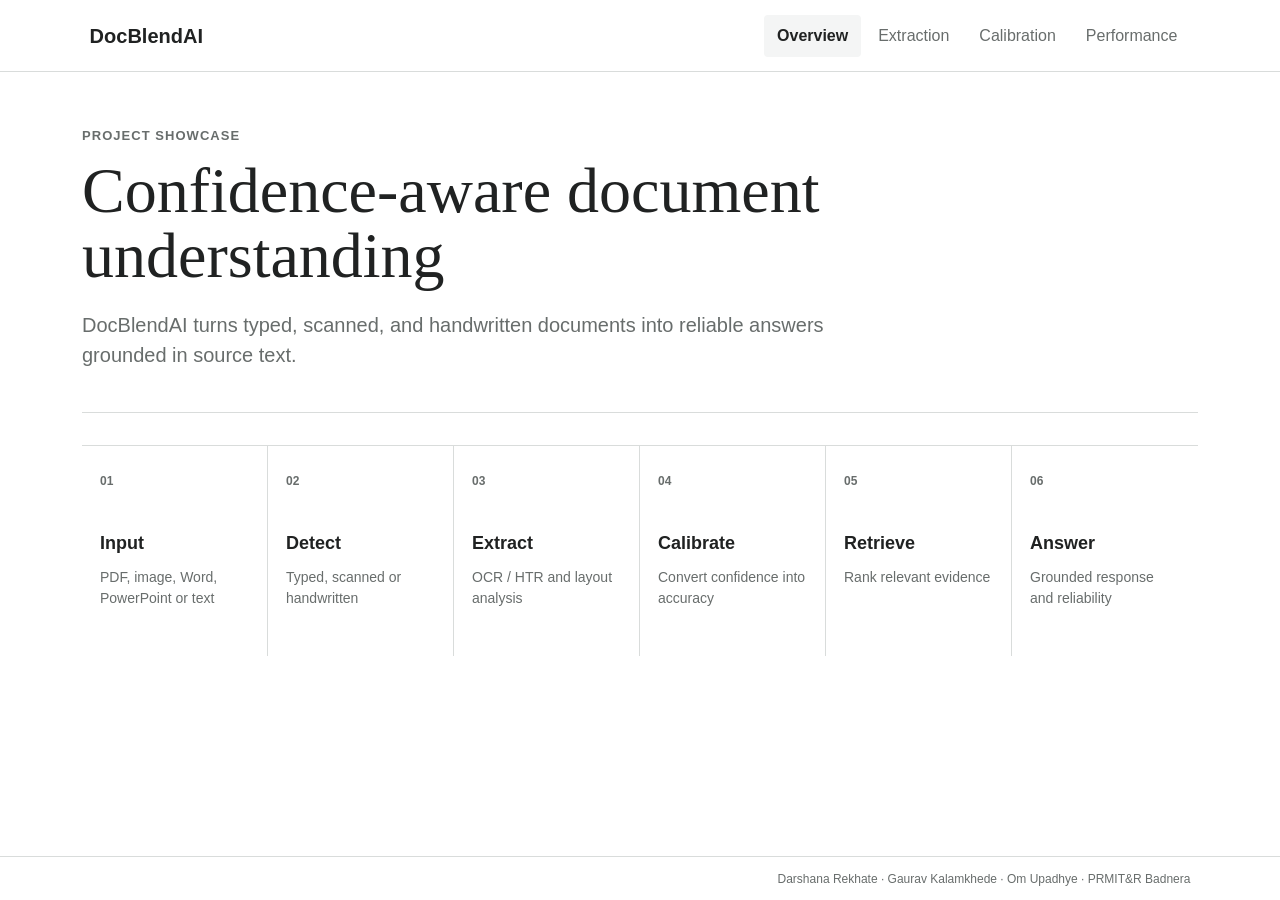
==== copyright_gui/index.html @ b59cb82a "gui_upate" ====
<!doctype html>
<html lang="en">
<head>
  <meta charset="utf-8">
  <meta name="viewport" content="width=device-width, initial-scale=1">
  <title>DocBlendAI Project Showcase</title>
  <link rel="stylesheet" href="styles.css">
</head>
<body>
  <nav class="topbar" aria-label="Showcase sections">
    <strong>DocBlendAI</strong>
    <div class="tabs">
      <button class="is-active" data-screen="overview">Overview</button>
      <button data-screen="extraction">Extraction</button>
      <button data-screen="calibration">Calibration</button>
      <button data-screen="performance">Performance</button>
    </div>
  </nav>

  <main>
    <section class="screen is-active" id="overview">
      <header class="hero">
        <p class="kicker">Project showcase</p>
        <h1>Confidence-aware document understanding</h1>
        <p>DocBlendAI turns typed, scanned, and handwritten documents into reliable answers grounded in source text.</p>
      </header>
      <div class="pipeline" aria-label="Document processing pipeline">
        <article><b>01</b><h2>Input</h2><p>PDF, image, Word, PowerPoint or text</p></article>
        <article><b>02</b><h2>Detect</h2><p>Typed, scanned or handwritten</p></article>
        <article><b>03</b><h2>Extract</h2><p>OCR / HTR and layout analysis</p></article>
        <article><b>04</b><h2>Calibrate</h2><p>Convert confidence into accuracy</p></article>
        <article><b>05</b><h2>Retrieve</h2><p>Rank relevant evidence</p></article>
        <article><b>06</b><h2>Answer</h2><p>Grounded response and reliability</p></article>
      </div>
    </section>

    <section class="screen" id="extraction">
      <header class="screen-title"><p class="kicker">Text extraction</p><h1>Three document paths, one pipeline</h1></header>
      <div class="cards three">
        <article><span>Typed</span><h2>Digital text parser</h2><p>Reads the existing PDF, DOCX, PPTX, or text layer.</p><code>Digital text → layout → chunks</code></article>
        <article><span>Printed scan</span><h2>Tesseract OCR</h2><p>Recognises words and preserves page positions.</p><code>Page → OCR → word confidence</code></article>
        <article><span>Handwriting</span><h2>PaddleOCR / TrOCR</h2><p>Detects text lines and recognises handwritten content.</p><code>Page → lines → HTR confidence</code></article>
      </div>
      <div class="algorithm"><b>Layout analysis</b><span>Titles</span><span>Paragraphs</span><span>Tables</span><span>Captions</span><span>Reading order</span></div>
    </section>

    <section class="screen" id="calibration">
      <header class="screen-title"><p class="kicker">Confidence calibration</p><h1>From model score to expected character accuracy</h1></header>
      <div class="calibration">
        <article><span>OCR raw confidence</span><strong>0.70</strong><small>Extractor score</small></article>
        <div class="arrow">→</div>
        <article class="wide"><span>Piecewise-linear calibration</span><strong>0.70 → 0.73</strong><small>Fits raw confidence against observed character accuracy</small></article>
        <div class="arrow">→</div>
        <article><span>Calibrated confidence</span><strong>0.73</strong><small>Expected accuracy</small></article>
      </div>
      <div class="data-row"><span>Known curve points</span><b>0.00 → 0.00</b><b>0.70 → 0.73</b><b>0.94 → 0.99</b></div>
      <p class="result">Held-out calibration error: <strong>0.062 → 0.013</strong> for scanned pages.</p>
    </section>

    <section class="screen" id="performance">
      <header class="screen-title"><p class="kicker">Evaluation</p><h1>Measured project performance</h1></header>
      <div class="metrics">
        <article><strong>88%</strong><span>Overall answer correctness</span></article>
        <article><strong>88%</strong><span>Retrieval hit rate</span></article>
        <article><strong>100%</strong><span>Correct Certain answers</span></article>
        <article><strong>100%</strong><span>Typed recognition accuracy</span></article>
      </div>
      <div class="table-wrap">
        <table><thead><tr><th>Reliability tier</th><th>Answers</th><th>Correctness</th></tr></thead>
        <tbody><tr><td>Certain</td><td>9</td><td>100%</td></tr><tr><td>Moderate</td><td>5</td><td>100%</td></tr><tr><td>Uncertain</td><td>4</td><td>50%</td></tr></tbody></table>
      </div>
    </section>
  </main>

  <footer>Darshana Rekhate · Gaurav Kalamkhede · Om Upadhye · PRMIT&amp;R Badnera</footer>
  <script src="app.js"></script>
</body>
</html>
---- copyright_gui/styles.css ----
* { box-sizing: border-box; }
:root { --ink: #202222; --muted: #686d6c; --line: #d9dcdb; --soft: #f4f5f5; --white: #fff; }
body { margin: 0; background: var(--white); color: var(--ink); font: 16px/1.5 Arial, sans-serif; }
button { font: inherit; }
.topbar { height: 72px; padding: 0 7vw; border-bottom: 1px solid var(--line); display: flex; align-items: center; justify-content: space-between; }
.topbar strong { font-size: 20px; }
.tabs { display: flex; gap: 4px; }
.tabs button { border: 0; border-radius: 4px; padding: 9px 13px; color: var(--muted); background: transparent; cursor: pointer; }
.tabs button.is-active { color: var(--ink); background: var(--soft); font-weight: 700; }
main { min-height: calc(100vh - 116px); }
.screen { display: none; max-width: 1180px; margin: 0 auto; padding: 54px 32px 40px; }
.screen.is-active { display: block; }
.hero { padding-bottom: 42px; border-bottom: 1px solid var(--line); }
.kicker { margin: 0 0 12px; color: var(--muted); font-size: 13px; font-weight: 700; letter-spacing: .08em; text-transform: uppercase; }
h1 { max-width: 900px; margin: 0; font-family: Georgia, serif; font-size: clamp(38px, 5vw, 68px); font-weight: 400; line-height: 1.02; letter-spacing: 0; }
.hero > p:last-child { max-width: 760px; margin: 22px 0 0; color: var(--muted); font-size: 20px; }
.screen-title { margin-bottom: 42px; }
.screen-title h1 { font-size: clamp(34px, 4vw, 54px); }
.pipeline { display: grid; grid-template-columns: repeat(6, 1fr); margin-top: 32px; border-top: 1px solid var(--line); }
.pipeline article { min-height: 210px; padding: 22px 18px; border-right: 1px solid var(--line); }
.pipeline article:last-child { border-right: 0; }
.pipeline b, .cards span { color: var(--muted); font-size: 12px; }
.pipeline h2, .cards h2 { margin: 38px 0 10px; font-size: 18px; }
.pipeline p, .cards p { margin: 0; color: var(--muted); font-size: 14px; }
.cards { display: grid; gap: 18px; }
.cards.three { grid-template-columns: repeat(3, 1fr); }
.cards article { min-height: 280px; padding: 28px; border: 1px solid var(--line); }
.cards h2 { margin-top: 56px; }
.cards code { display: block; margin-top: 28px; padding-top: 18px; border-top: 1px solid var(--line); font-size: 13px; }
.algorithm { margin-top: 20px; padding: 20px 24px; display: flex; gap: 12px; align-items: center; flex-wrap: wrap; background: var(--soft); }
.algorithm b { margin-right: auto; }
.algorithm span { padding: 5px 9px; border: 1px solid var(--line); background: white; font-size: 13px; }
.calibration { display: grid; grid-template-columns: minmax(180px, 1fr) 44px minmax(240px, 1.4fr) 44px minmax(180px, 1fr); align-items: stretch; }
.calibration article { min-height: 210px; padding: 26px; border: 1px solid var(--line); display: flex; flex-direction: column; }
.calibration article span { color: var(--muted); font-size: 13px; }
.calibration strong { margin-top: 38px; font-family: Georgia, serif; font-size: 30px; font-weight: 400; }
.calibration small { margin-top: 10px; color: var(--muted); }
.arrow { display: grid; place-items: center; font-size: 24px; }
.data-row { margin-top: 18px; padding: 16px 20px; border-top: 1px solid var(--line); border-bottom: 1px solid var(--line); display: flex; gap: 28px; }
.data-row span { margin-right: auto; color: var(--muted); }
.result { margin: 24px 0 0; color: var(--muted); }
.result strong { color: var(--ink); }
.metrics { display: grid; grid-template-columns: repeat(4, 1fr); border-top: 1px solid var(--line); border-left: 1px solid var(--line); }
.metrics article { min-height: 190px; padding: 26px; border-right: 1px solid var(--line); border-bottom: 1px solid var(--line); }
.metrics strong { display: block; font-family: Georgia, serif; font-size: 52px; font-weight: 400; }
.metrics span { color: var(--muted); }
.table-wrap { margin-top: 28px; }
table { width: 100%; border-collapse: collapse; }
th, td { padding: 13px 16px; border-bottom: 1px solid var(--line); text-align: left; }
th { color: var(--muted); font-size: 13px; }
footer { height: 44px; padding: 13px 7vw; border-top: 1px solid var(--line); color: var(--muted); font-size: 12px; text-align: right; }
@media (max-width: 800px) { .topbar { height: auto; padding: 14px 20px; align-items: flex-start; gap: 12px; } .tabs { overflow-x: auto; } .tabs button { white-space: nowrap; } .screen { padding: 38px 20px; } .pipeline { grid-template-columns: repeat(2, 1fr); } .pipeline article { border-bottom: 1px solid var(--line); } .cards.three, .metrics { grid-template-columns: 1fr 1fr; } .calibration { grid-template-columns: 1fr; } .arrow { height: 44px; } }
@media print { .topbar { position: static; } button { display: none; } }
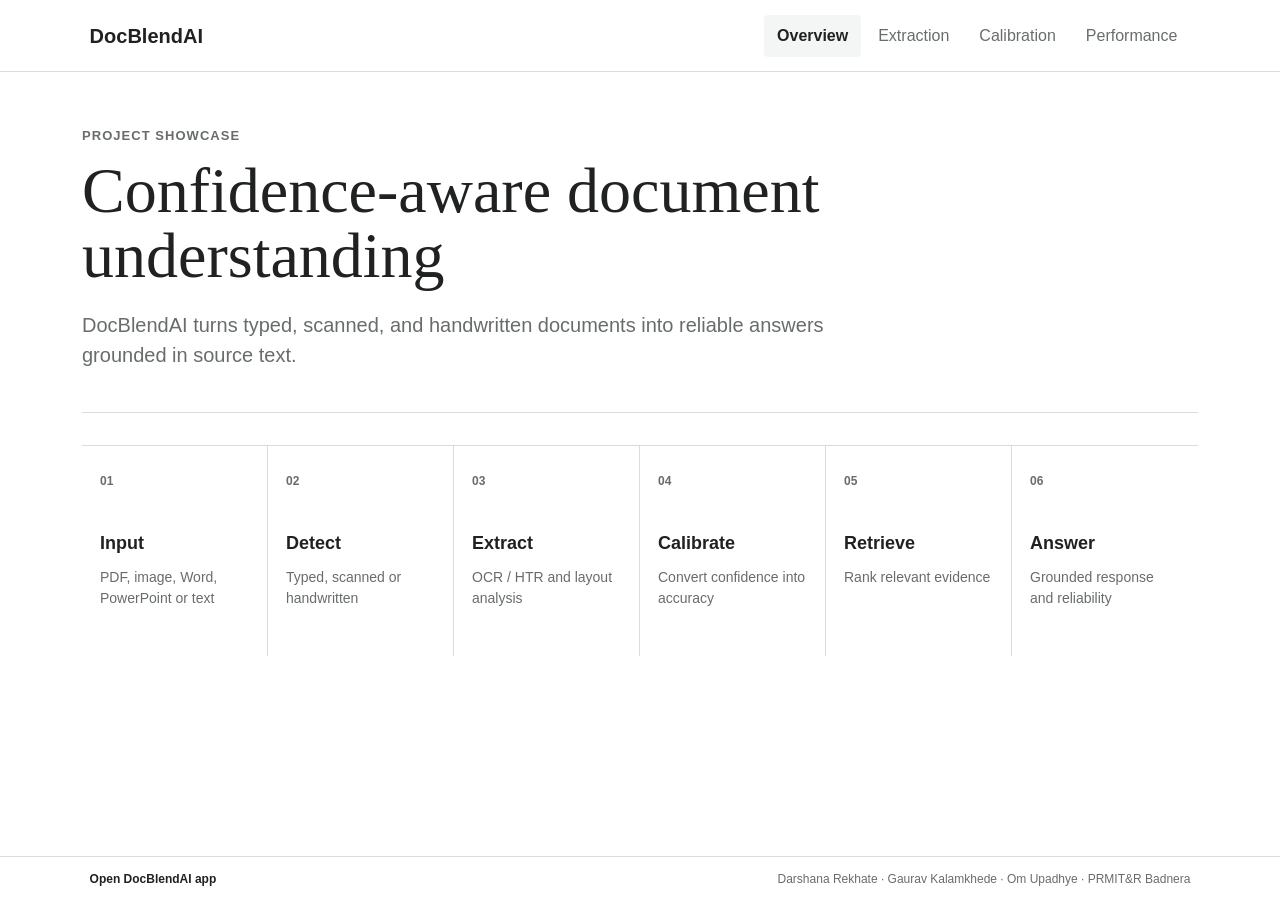
==== commit 040ba691: "gui_upate" ====
--- a/copyright_gui/index.html
+++ b/copyright_gui/index.html
@@ -72,7 +72,7 @@
     </section>
   </main>
 
-  <footer>Darshana Rekhate · Gaurav Kalamkhede · Om Upadhye · PRMIT&amp;R Badnera</footer>
+  <footer><a href="/">Open DocBlendAI app</a><span>Darshana Rekhate · Gaurav Kalamkhede · Om Upadhye · PRMIT&amp;R Badnera</span></footer>
   <script src="app.js"></script>
 </body>
 </html>
--- a/copyright_gui/styles.css
+++ b/copyright_gui/styles.css
@@ -48,6 +48,8 @@
 table { width: 100%; border-collapse: collapse; }
 th, td { padding: 13px 16px; border-bottom: 1px solid var(--line); text-align: left; }
 th { color: var(--muted); font-size: 13px; }
-footer { height: 44px; padding: 13px 7vw; border-top: 1px solid var(--line); color: var(--muted); font-size: 12px; text-align: right; }
+footer { min-height: 44px; padding: 13px 7vw; border-top: 1px solid var(--line); color: var(--muted); font-size: 12px; text-align: right; display: flex; justify-content: space-between; gap: 16px; }
+footer a { color: var(--ink); font-weight: 700; text-decoration: none; }
+footer a:hover { color: #17806f; }
 @media (max-width: 800px) { .topbar { height: auto; padding: 14px 20px; align-items: flex-start; gap: 12px; } .tabs { overflow-x: auto; } .tabs button { white-space: nowrap; } .screen { padding: 38px 20px; } .pipeline { grid-template-columns: repeat(2, 1fr); } .pipeline article { border-bottom: 1px solid var(--line); } .cards.three, .metrics { grid-template-columns: 1fr 1fr; } .calibration { grid-template-columns: 1fr; } .arrow { height: 44px; } }
 @media print { .topbar { position: static; } button { display: none; } }
